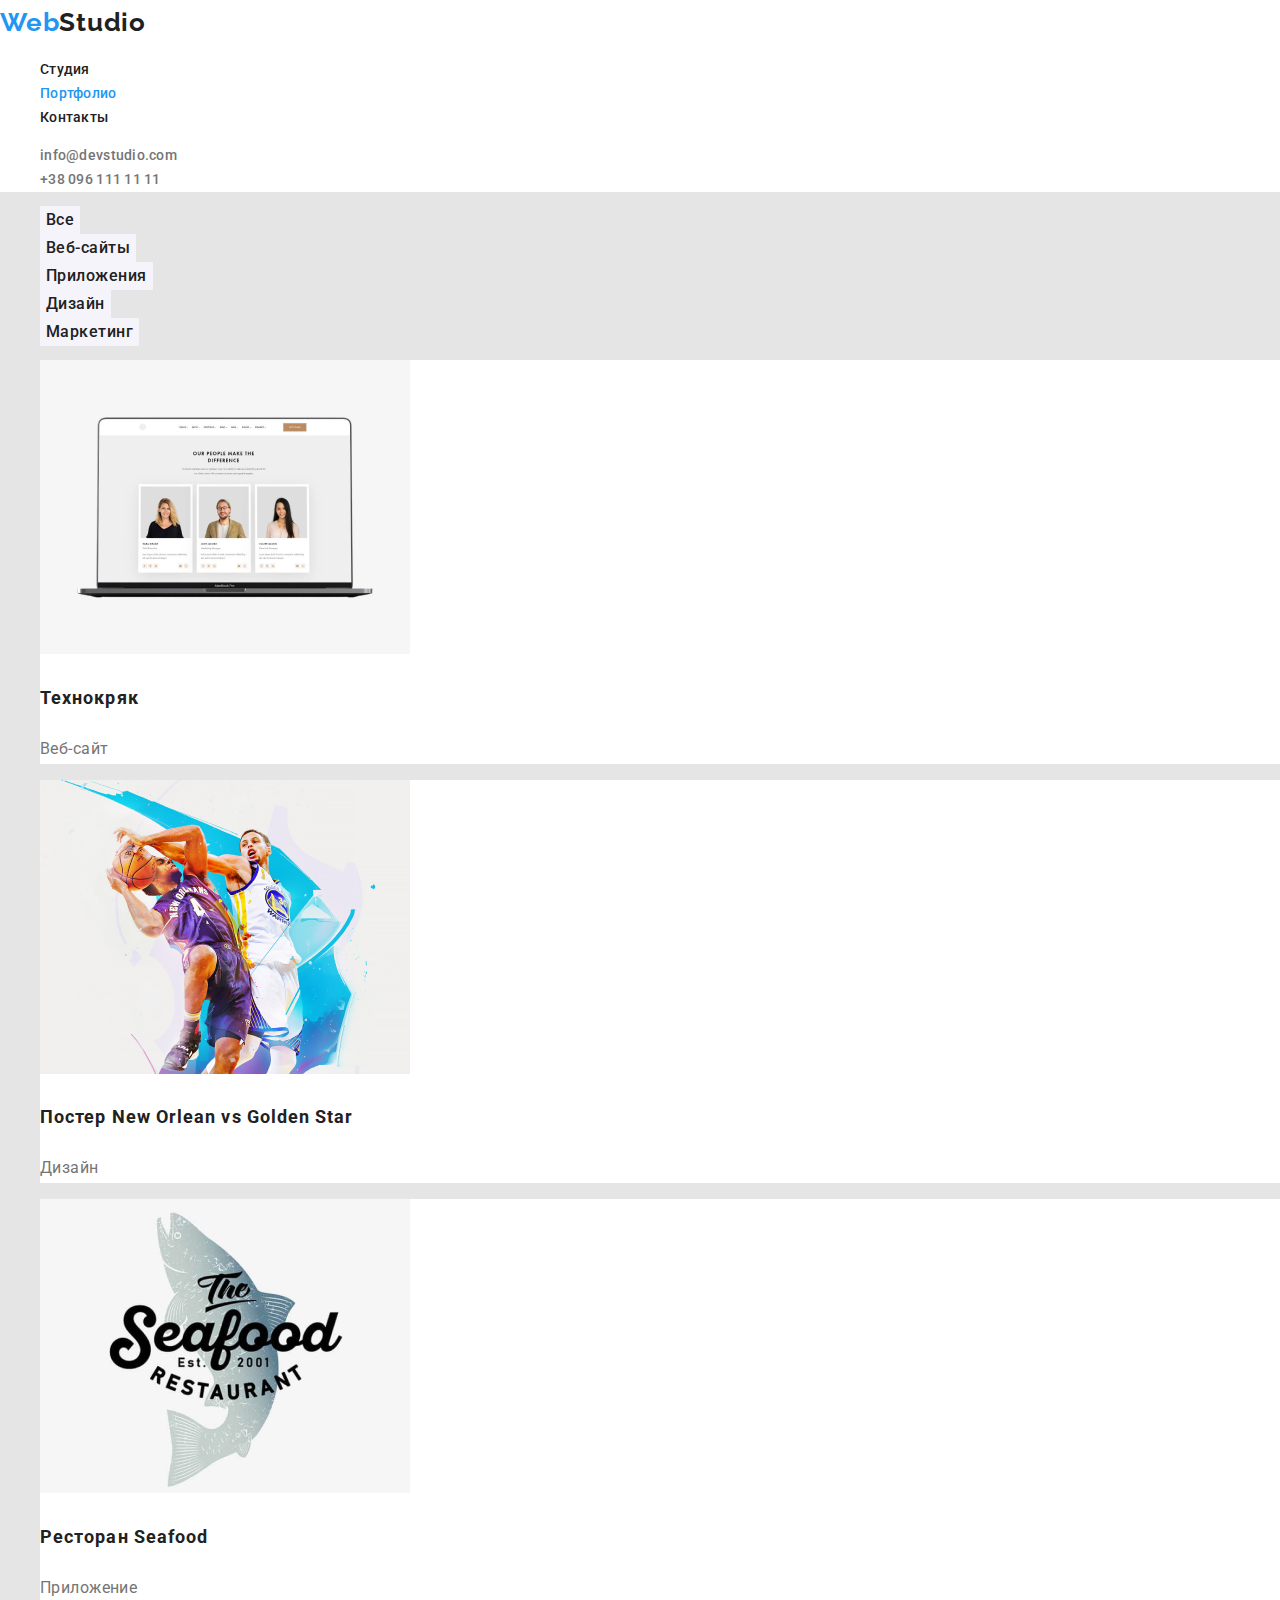
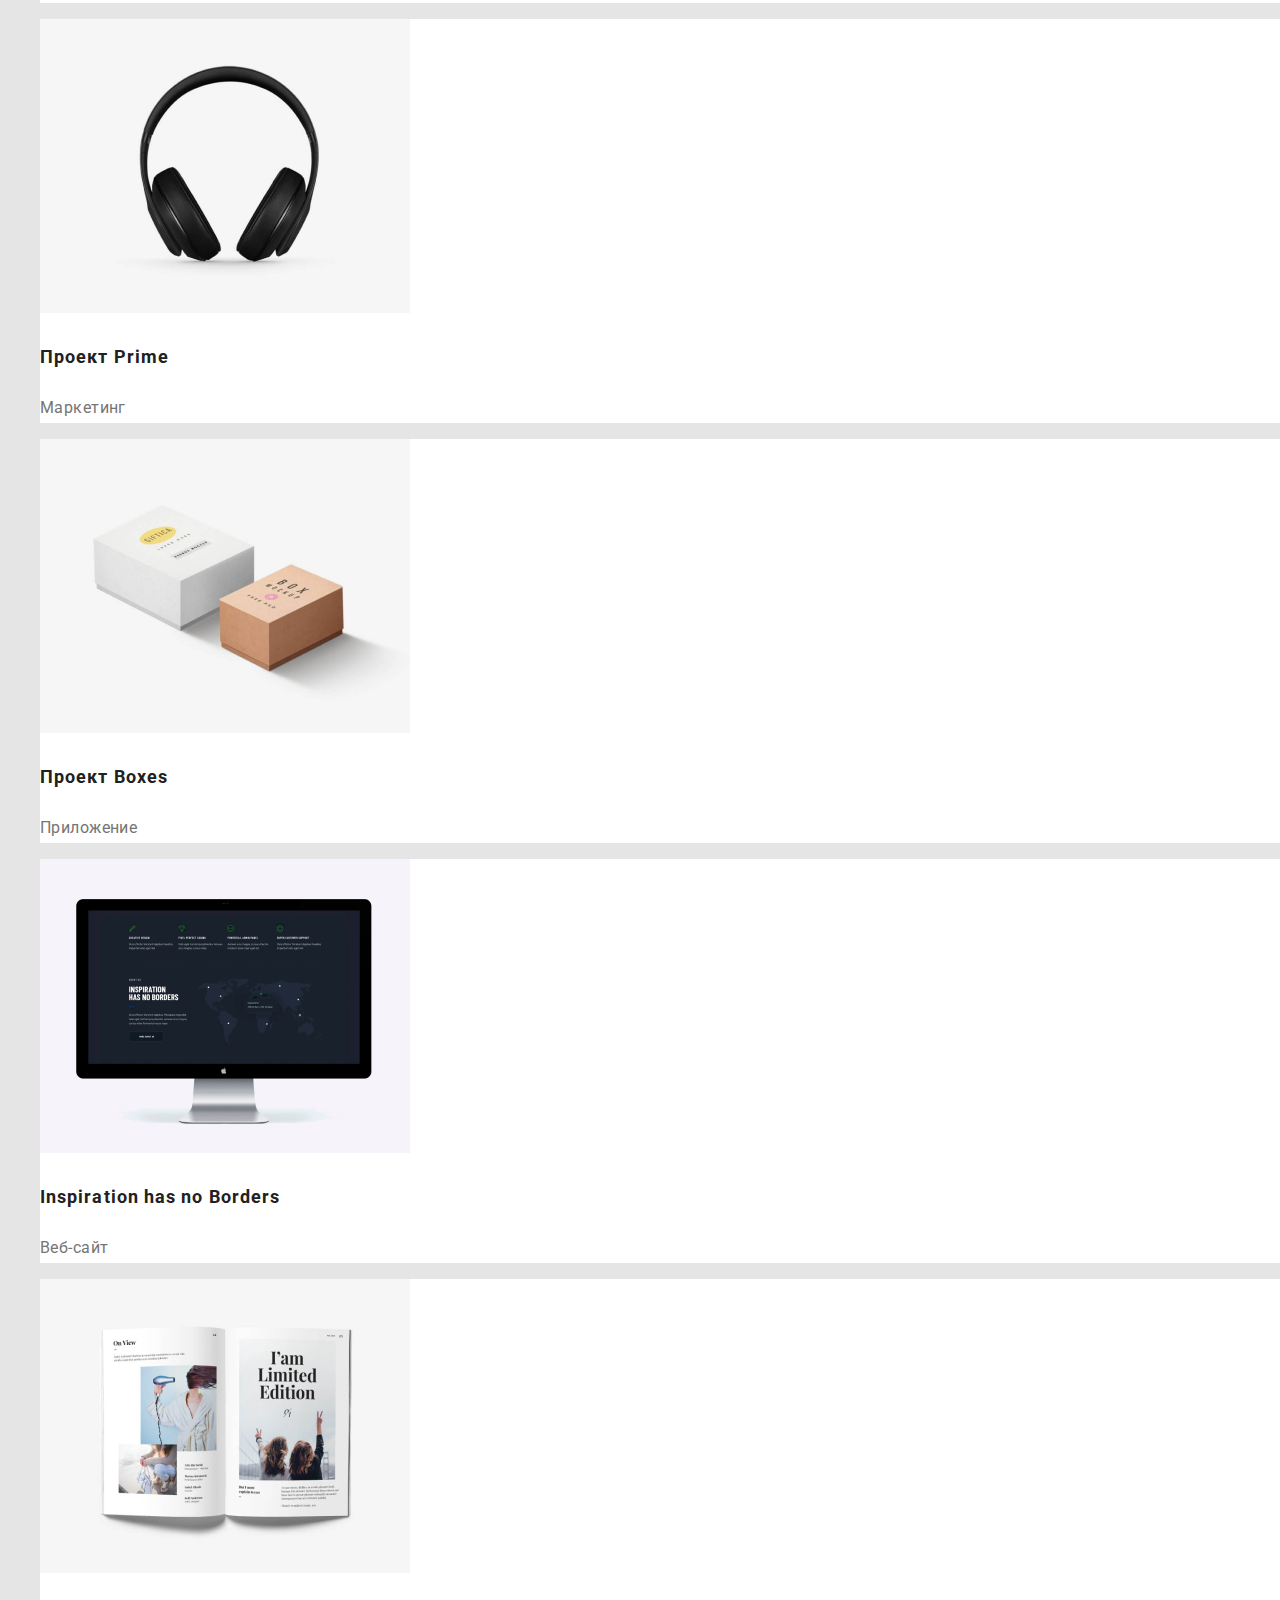
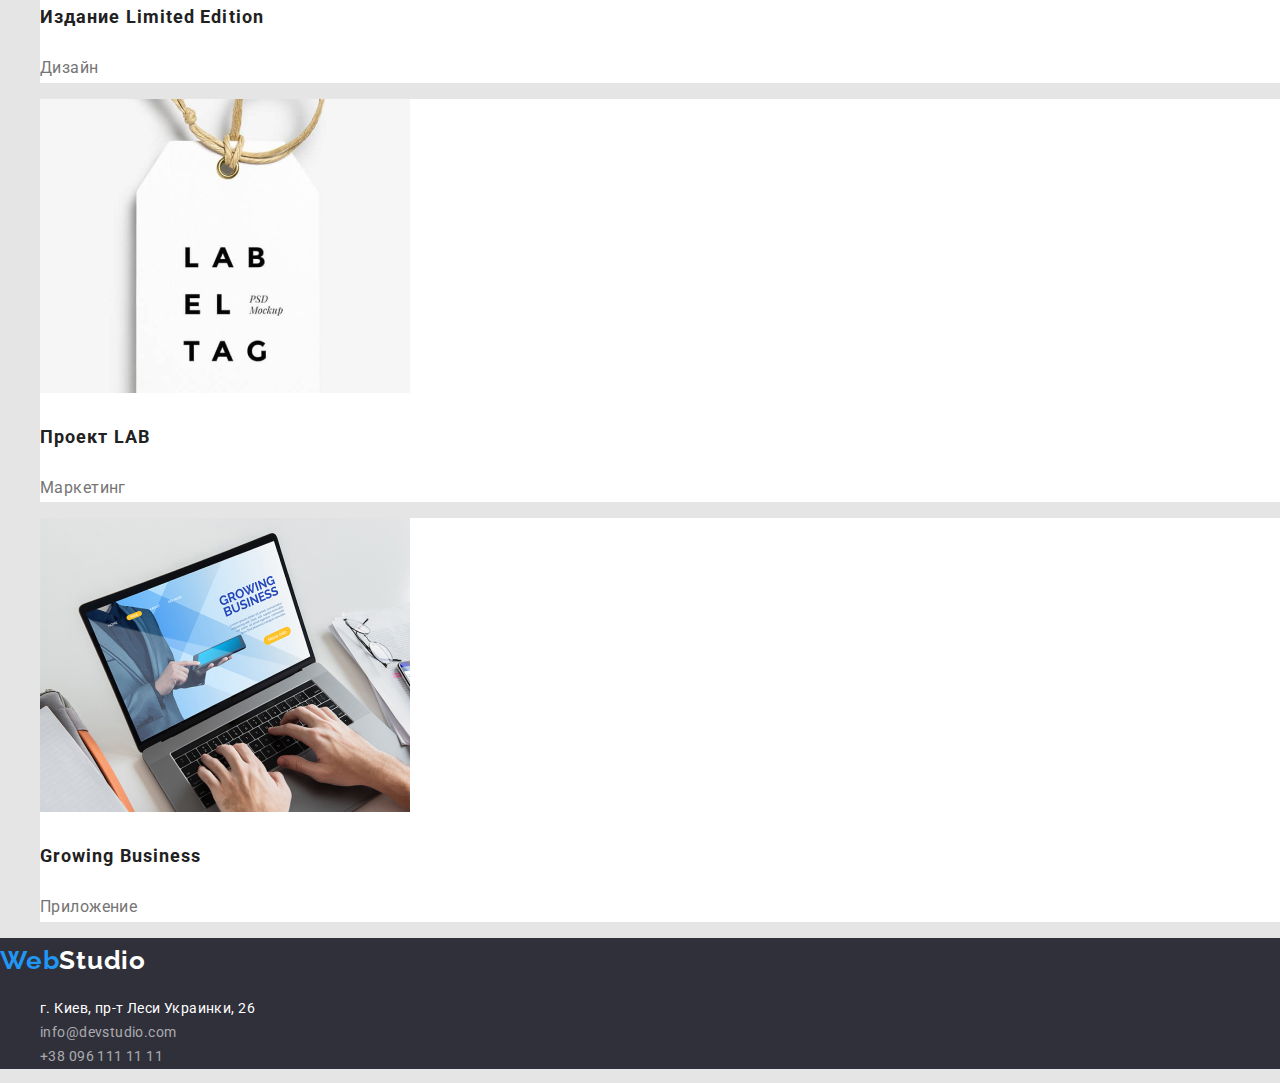
==== portfolio.html @ c9cb8ce9 "створюэ стартовы сторынки проекту дз" ====
<!DOCTYPE html>
<html lang="en">
<head>
    <meta charset="UTF-8">
    <meta name="viewport" content="width=device-width, initial-scale=1.0">
    <title>WebStudio</title>
    <link href="https://fonts.googleapis.com/css2?family=Roboto:wght@400;500;700;900&display=swap" rel="stylesheet">
    <link rel="stylesheet" href="./css/normalize.css">
    <link rel="stylesheet" href="./css/styles.css">
</head>
    <body>
        <header class="bg-color-white">
        <a href="./index.html" class="logo logo-color-header link-hf">
            <span class="logo-color">Web</span>Studio
        </a>
        <nav>
            <ul class="list menu">
                <li class="menu-item"> 
                    <a href="./index.html" class="link menu-link">Студия</a>
              </li>
                <li> 
                    <a href="./portfolio.html" class="link menu-link current">Портфолио</a>
              </li>
                <li> 
                    <a href="" class="link menu-link">Контакты</a>
              </li>
            </ul>   
        </nav>
      

      <ul class="list">
          <li>
              <a href="mailto:info@devstudio.com" class="link menu-link contacts ">info@devstudio.com</a>
          </li>
          <li>
              <a href="tel:+380961111111" class="link menu-link contacts">+38 096 111 11 11</a>
        </li>
      </ul>
        </header>
    
   <main>
        <section>
            <h1 hidden>Нашы проекты</h1>
            <ul class="list">
                <li> <button class="btn btn-portfolio" type="button">Все</button> </li>
                <li> <button class="btn btn-portfolio" type="button">Веб-сайты</button> </li>
                <li> <button class="btn btn-portfolio" type="button">Приложения</button> </li>
                <li> <button class="btn btn-portfolio" type="button">Дизайн</button> </li>
                <li> <button class="btn btn-portfolio" type="button">Маркетинг</button> </li>
            </ul>
        </section>
    
         <section>
             <h2 hidden>Ссылки на наши проекты</h2>
             <ul class="list">
                 <li class="bg-color-white"><img src="./images/website.jpg" alt="создание веб сайта" width="370" height="294">
                    <h3 class="title-progect">Технокряк</h3>
                 <p class="paragraf-ptf">Веб-сайт</p>
                </li>
    
                <li class="bg-color-white"><img src="./images/design.jpg" alt="дизайн постера" width="370" height="294">
                    <h3 class="title-progect">Постер <span lang="en">New Orlean vs Golden Star</span></h3>
                 <p class="paragraf-ptf">Дизайн</p>
                </li>
    
                <li class="bg-color-white"><img src="./images/applications.jpg" alt="приложение для ресторана" width="370" height="294">
                    <h3 class="title-progect">Ресторан <span lang="en">Seafood</span></h3>
                 <p class="paragraf-ptf">Приложение</p>
                </li>
    
                <li class="bg-color-white"><img src="./images/project-prime.jpg" alt="маркетинговые проекты" width="370" height="294">
                    <h3 class="title-progect">Проект  <span lang="en">Prime</span></h3>
                 <p class="paragraf-ptf">Маркетинг</p>
                </li>
    
    
                <li class="bg-color-white"><img src="./images/project-boxes.jpg" alt="приложение коробка" width="370" height="294">
                    <h3 class="title-progect">Проект <span lang="en">Boxes</span></h3>
                 <p class="paragraf-ptf">Приложение</p>
                </li>
    
                <li class="bg-color-white"><img src="./images/Inspiration-has-no-Borders.jpg" alt="приложение для вдохновения" width="370" height="294">
                    <h3 lang="en" class="title-progect">Inspiration has no Borders</h3>
                 <p class="paragraf-ptf">Веб-сайт</p>
                </li>
    
                <li class="bg-color-white"><img src="./images/magazine-Limited-Edition.jpg" alt="дизайн журнала" width="370" height="294">
                    <h3 class="title-progect">Издание <span lang="en">Limited Edition</span></h3>
                 <p class="paragraf-ptf">Дизайн</p>
                </li>
    
                <li class="bg-color-white"><img src="./images/project-lab.jpg" alt="проект для магазинов" width="370" height="294">
                    <h3 class="title-progect">Проект <span lang="en">LAB</span> </h3>
                 <p class="paragraf-ptf">Маркетинг</p>
                </li>
    
                <li class="bg-color-white"><img src="./images/Growing-Business.jpg" alt="приложение для бизнеса" width="370" height="294">
                    <h3 lang="en" class="title-progect">Growing Business</h3>
                 <p class="paragraf-ptf">Приложение</p>
                </li> 
             </ul>  
         </section>

    </main>
         <footer class="bg-color-dark">
            <a href="index.html#studia" class="logo logo-color-footer link-hf">
                <span class="logo-color">Web</span>Studio
            </a>
            <address>
                <ul class="list"> 
                    <li><a href="https://goo.gl/maps/6ceKZBEV4WaBG7hH8" class="link footer-text address-color" target="blank" rel="noopener norefere">г. Киев, пр-т Леси Украинки, 26</a></li>
                    <li><a href="mailto:info@devstudio.com" class="link footer-text mt-color">info@devstudio.com</a> <br></li>
                    <li><a href="tel:+380961111111" class="link footer-text mt-color">+38 096 111 11 11</a></li>
                </ul>
            </address>
         </footer>
         
    </body>
</html>
---- css/styles.css ----
/* raleway-700 - latin_cyrillic */
@font-face {
    font-family: 'Raleway';
    font-style: normal;
    font-weight: 700;
    src: url('../fonts/raleway-v18-latin_cyrillic-700.eot'); 
    src: local(''),
         url('../fonts/raleway/raleway-v18-latin_cyrillic-700.eot?#iefix') format('embedded-opentype'), 
         url('../fonts/raleway/raleway-v18-latin_cyrillic-700.woff2') format('woff2'),
         url('../fonts/raleway/raleway-v18-latin_cyrillic-700.woff') format('woff'), 
         url('../fonts/raleway/raleway-v18-latin_cyrillic-700.ttf') format('truetype'),
         url('../fonts/raleway/raleway-v18-latin_cyrillic-700.svg#Raleway') format('svg');
  }


:root {
    --primari-text-color: #757575;
    --title-text-color: #212121;
    --accent-color: #2196F3;
    --title-page-color: #FFFFFF;
    --bg-color: #E5E5E5;
    --bg-dark-color: #2F303A;
    --bg-color-blu: #F5F4FA;
}

body {
    font-family: "Roboto", sans-serif;
    font-weight: 400;
    font-size: 14px;
    line-height: 1.71;
    letter-spacing: 0.03em;
    color: var(--primari-text-color);
    background-color: var(--bg-color); 
    width: 100%;

}

.list {
    list-style: none;
}

/* стилі для всіх ссилок */
.link,
.link-hf {
    color: inherit;
    text-decoration: none;
}

.link:hover,
.link:focus { 
    color: var(--accent-color);
}
 

 /* стилі для кнопок */
 .btn {
    
    font-family: inherit;
    font-size: 16px;
    text-align: center;
 }

 .btn-studia {
    font-weight: 700;
    line-height:1.87;
    display: flex;
    align-items: center;
    letter-spacing: 0.06em;
    color: var(--title-page-color);
    background-color: var(--accent-color);
    border: none;
 }

 .btn-portfolio {
    font-weight: 500;
    line-height:1.62;
    letter-spacing: 0.03em;
    color: var(--title-text-color);
    background-color:#F5F4FA;
    border: none;
 }
.btn-portfolio:hover,
.btn-portfolio:focus {
    background-color: var(--accent-color);
    color: var(--title-page-color);
}

 
 /* стилі для лого*/
 .logo {
    font-family: "Raleway", sans-serif;
    font-weight: 700;
    font-size: 26px;
    line-height: 1,192;
    letter-spacing: 0.03em;
}
.logo-color {
    color: var(--accent-color);
}

.logo-color-header {
    color: var(--title-text-color);
}

.logo-color-footer {
    color: var(--title-page-color);
}


 /* стилі для меню */
.menu-link,
.contacts {
    font-weight: 500;
    font-size: 14px;
    line-height: 1.142;
    letter-spacing: 0.02em;
    color: var(--title-text-color);
}

.current {
    color: var(--accent-color);
}

.contacts {
    color: var(--primari-text-color);
}

/* стилі для всіх заголовків  */
.section-title {
    color: var(--title-text-color);
    font-weight: 700;
    font-size: 36px;
    line-height: 1.66;
    text-align: center;
}



.section-title-mini {
    font-size: 16px;
    line-height: 1.187;
    font-weight: 500;
    text-align: center;
    color: var(--title-text-color);
    
}


.section-title-caps {
    font-weight: 700;
    font-size: 14px;
    line-height: 1.14x;
    text-transform: uppercase;
    color: var(--title-text-color);
    
}


 .page-title {
    color: var(--title-page-color);
    font-size: 44px;
    font-weight: 900;
    line-height: 1.36;
    letter-spacing: 0.06em;
    text-align: center;
    text-transform: uppercase;   
 }

 .title-progect {
    font-weight: 700;
    font-size: 18px;
    line-height: 2;
    letter-spacing: 0.06em;
    color: var(--title-text-color);
}

/* стилі для тексту */
.paragraf {
    font-size: 16px;
    line-height: 1.187;
    text-align: center;
}

.paragraf-ptf {
    font-size: 16px;
    line-height: 1.87;
}

.footer-text {
    font-weight: 400;
    font-size: 14px;
    line-height: 1.71;
    }

.address-color {
    color: var(--title-page-color);
}

.mt-color {
    color: rgba(255, 255, 255, 0.6);
}

address {
    font-style: normal;
}


/* стилі для фону */
.bg-color-dark {
    background-color: var(--bg-dark-color);
}

.bg-color-white {
    background: var(--title-page-color);
}

.bg-color-blu {
    background: var(--bg-color-blu);
}


/* довжина сторінки */
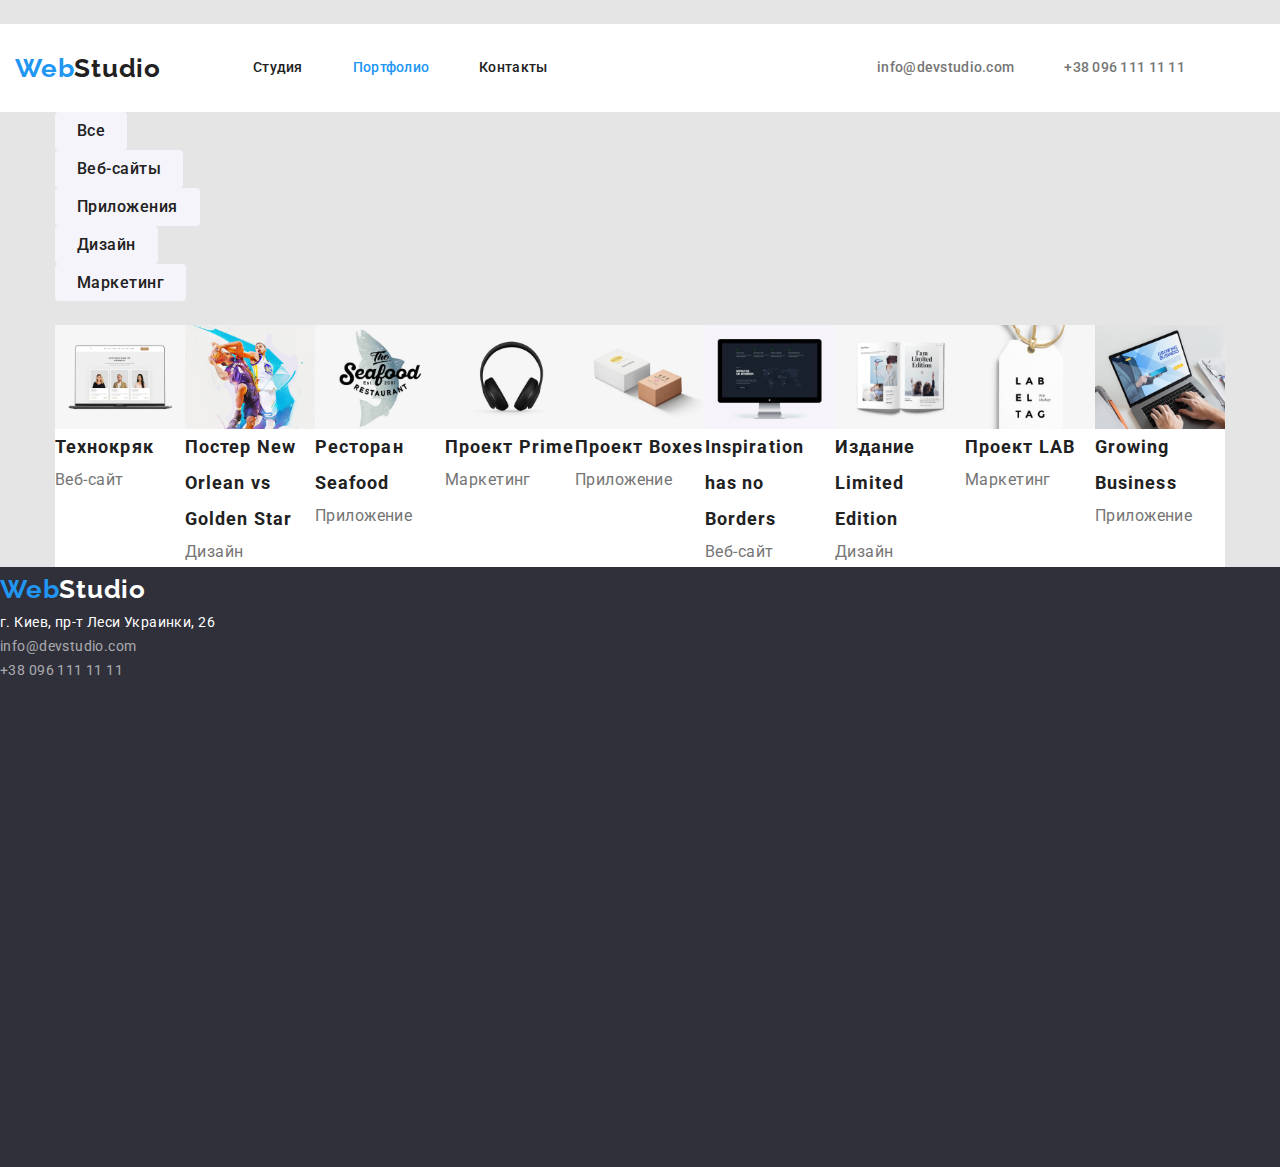
==== commit 4cbaceb4: "стилізує навігацію, героя і один блок" ====
--- a/portfolio.html
+++ b/portfolio.html
@@ -5,100 +5,107 @@
     <meta name="viewport" content="width=device-width, initial-scale=1.0">
     <title>WebStudio</title>
     <link href="https://fonts.googleapis.com/css2?family=Roboto:wght@400;500;700;900&display=swap" rel="stylesheet">
-    <link rel="stylesheet" href="./css/normalize.css">
+    <link rel="stylesheet" href="https://cdnjs.cloudflare.com/ajax/libs/modern-normalize/1.0.0/modern-normalize.css">
     <link rel="stylesheet" href="./css/styles.css">
 </head>
     <body>
         <header class="bg-color-white">
-        <a href="./index.html" class="logo logo-color-header link-hf">
-            <span class="logo-color">Web</span>Studio
-        </a>
-        <nav>
-            <ul class="list menu">
-                <li class="menu-item"> 
-                    <a href="./index.html" class="link menu-link">Студия</a>
-              </li>
-                <li> 
-                    <a href="./portfolio.html" class="link menu-link current">Портфолио</a>
-              </li>
-                <li> 
-                    <a href="" class="link menu-link">Контакты</a>
-              </li>
-            </ul>   
-        </nav>
-      
-
-      <ul class="list">
-          <li>
-              <a href="mailto:info@devstudio.com" class="link menu-link contacts ">info@devstudio.com</a>
-          </li>
-          <li>
-              <a href="tel:+380961111111" class="link menu-link contacts">+38 096 111 11 11</a>
-        </li>
-      </ul>
+            <div class="container header-container">
+                <a href="./index.html" class="logo logo-color-header link-hf heder-logo">
+                    <span class="logo-color">Web</span>Studio
+                </a>
+                <nav class="navigation">
+                    <ul class="list menu">
+                            <li class="menu-item"> 
+                                <a href="./index.html" class="link menu-link">Студия</a>
+                        </li>
+                            <li class="menu-item"> 
+                                <a href="./portfolio.html" class="link menu-link current">Портфолио</a>
+                        </li>
+                            <li class="menu-item"> 
+                                <a href="" class="link menu-link">Контакты</a>
+                        </li>
+                    </ul>  
+                
+                </nav>
+            
+    
+                    <ul class="list menu">
+                        <li class="menu-item">
+                            <a href="mailto:info@devstudio.com" class="link menu-link contacts ">info@devstudio.com</a>
+                        </li>
+                        <li class="menu-item">
+                            <a href="tel:+380961111111" class="link menu-link contacts">+38 096 111 11 11</a>
+                        </li>
+                     </ul>
+            </div>
         </header>
     
    <main>
         <section>
-            <h1 hidden>Нашы проекты</h1>
-            <ul class="list">
-                <li> <button class="btn btn-portfolio" type="button">Все</button> </li>
-                <li> <button class="btn btn-portfolio" type="button">Веб-сайты</button> </li>
-                <li> <button class="btn btn-portfolio" type="button">Приложения</button> </li>
-                <li> <button class="btn btn-portfolio" type="button">Дизайн</button> </li>
-                <li> <button class="btn btn-portfolio" type="button">Маркетинг</button> </li>
-            </ul>
+            <div class="container">
+                <h1 hidden>Нашы проекты</h1>
+                <ul class="list ">
+                    <li> <button class="btn btn-portfolio" type="button">Все</button> </li>
+                    <li> <button class="btn btn-portfolio" type="button">Веб-сайты</button> </li>
+                    <li> <button class="btn btn-portfolio" type="button">Приложения</button> </li>
+                    <li> <button class="btn btn-portfolio" type="button">Дизайн</button> </li>
+                    <li> <button class="btn btn-portfolio" type="button">Маркетинг</button> </li>
+                </ul>
+            </div>
         </section>
     
          <section>
-             <h2 hidden>Ссылки на наши проекты</h2>
-             <ul class="list">
-                 <li class="bg-color-white"><img src="./images/website.jpg" alt="создание веб сайта" width="370" height="294">
-                    <h3 class="title-progect">Технокряк</h3>
-                 <p class="paragraf-ptf">Веб-сайт</p>
-                </li>
-    
-                <li class="bg-color-white"><img src="./images/design.jpg" alt="дизайн постера" width="370" height="294">
-                    <h3 class="title-progect">Постер <span lang="en">New Orlean vs Golden Star</span></h3>
-                 <p class="paragraf-ptf">Дизайн</p>
-                </li>
-    
-                <li class="bg-color-white"><img src="./images/applications.jpg" alt="приложение для ресторана" width="370" height="294">
-                    <h3 class="title-progect">Ресторан <span lang="en">Seafood</span></h3>
-                 <p class="paragraf-ptf">Приложение</p>
-                </li>
-    
-                <li class="bg-color-white"><img src="./images/project-prime.jpg" alt="маркетинговые проекты" width="370" height="294">
-                    <h3 class="title-progect">Проект  <span lang="en">Prime</span></h3>
-                 <p class="paragraf-ptf">Маркетинг</p>
-                </li>
-    
-    
-                <li class="bg-color-white"><img src="./images/project-boxes.jpg" alt="приложение коробка" width="370" height="294">
-                    <h3 class="title-progect">Проект <span lang="en">Boxes</span></h3>
-                 <p class="paragraf-ptf">Приложение</p>
-                </li>
-    
-                <li class="bg-color-white"><img src="./images/Inspiration-has-no-Borders.jpg" alt="приложение для вдохновения" width="370" height="294">
-                    <h3 lang="en" class="title-progect">Inspiration has no Borders</h3>
-                 <p class="paragraf-ptf">Веб-сайт</p>
-                </li>
-    
-                <li class="bg-color-white"><img src="./images/magazine-Limited-Edition.jpg" alt="дизайн журнала" width="370" height="294">
-                    <h3 class="title-progect">Издание <span lang="en">Limited Edition</span></h3>
-                 <p class="paragraf-ptf">Дизайн</p>
-                </li>
-    
-                <li class="bg-color-white"><img src="./images/project-lab.jpg" alt="проект для магазинов" width="370" height="294">
-                    <h3 class="title-progect">Проект <span lang="en">LAB</span> </h3>
-                 <p class="paragraf-ptf">Маркетинг</p>
-                </li>
-    
-                <li class="bg-color-white"><img src="./images/Growing-Business.jpg" alt="приложение для бизнеса" width="370" height="294">
-                    <h3 lang="en" class="title-progect">Growing Business</h3>
-                 <p class="paragraf-ptf">Приложение</p>
-                </li> 
-             </ul>  
+            <div class="container">
+                <h2 hidden>Ссылки на наши проекты</h2>
+                <ul class="list flexbox">
+                    <li class="bg-color-white"><img src="./images/website.jpg" alt="создание веб сайта" width="370" height="294">
+                        <h3 class="title-progect">Технокряк</h3>
+                    <p class="paragraf-ptf">Веб-сайт</p>
+                    </li>
+        
+                    <li class="bg-color-white"><img src="./images/design.jpg" alt="дизайн постера" width="370" height="294">
+                        <h3 class="title-progect">Постер <span lang="en">New Orlean vs Golden Star</span></h3>
+                    <p class="paragraf-ptf">Дизайн</p>
+                    </li>
+        
+                    <li class="bg-color-white"><img src="./images/applications.jpg" alt="приложение для ресторана" width="370" height="294">
+                        <h3 class="title-progect">Ресторан <span lang="en">Seafood</span></h3>
+                    <p class="paragraf-ptf">Приложение</p>
+                    </li>
+        
+                    <li class="bg-color-white"><img src="./images/project-prime.jpg" alt="маркетинговые проекты" width="370" height="294">
+                        <h3 class="title-progect">Проект  <span lang="en">Prime</span></h3>
+                    <p class="paragraf-ptf">Маркетинг</p>
+                    </li>
+        
+        
+                    <li class="bg-color-white"><img src="./images/project-boxes.jpg" alt="приложение коробка" width="370" height="294">
+                        <h3 class="title-progect">Проект <span lang="en">Boxes</span></h3>
+                    <p class="paragraf-ptf">Приложение</p>
+                    </li>
+        
+                    <li class="bg-color-white"><img src="./images/Inspiration-has-no-Borders.jpg" alt="приложение для вдохновения" width="370" height="294">
+                        <h3 lang="en" class="title-progect">Inspiration has no Borders</h3>
+                    <p class="paragraf-ptf">Веб-сайт</p>
+                    </li>
+        
+                    <li class="bg-color-white"><img src="./images/magazine-Limited-Edition.jpg" alt="дизайн журнала" width="370" height="294">
+                        <h3 class="title-progect">Издание <span lang="en">Limited Edition</span></h3>
+                    <p class="paragraf-ptf">Дизайн</p>
+                    </li>
+        
+                    <li class="bg-color-white"><img src="./images/project-lab.jpg" alt="проект для магазинов" width="370" height="294">
+                        <h3 class="title-progect">Проект <span lang="en">LAB</span> </h3>
+                    <p class="paragraf-ptf">Маркетинг</p>
+                    </li>
+        
+                    <li class="bg-color-white"><img src="./images/Growing-Business.jpg" alt="приложение для бизнеса" width="370" height="294">
+                        <h3 lang="en" class="title-progect">Growing Business</h3>
+                    <p class="paragraf-ptf">Приложение</p>
+                    </li> 
+                </ul>
+                </div>
          </section>
 
     </main>
--- a/css/styles.css
+++ b/css/styles.css
@@ -23,6 +23,10 @@
     --bg-color-blu: #F5F4FA;
 }
 
+html {
+    box-sizing: border-box;
+}
+
 body {
     font-family: "Roboto", sans-serif;
     font-weight: 400;
@@ -31,12 +35,34 @@
     letter-spacing: 0.03em;
     color: var(--primari-text-color);
     background-color: var(--bg-color); 
-    width: 100%;
-
+}
+
+.container {
+    width: 1200px;
+    padding-left: 15px;
+    padding-right: 15px;
+    margin-right: auto;
+    margin-left: auto;
+}
+
+img {
+    display: block;
+    max-width: 100%;
+    height: auto;
+  }
+
+h1, 
+h2, 
+h3, 
+p {
+    margin: 0;
+    padding: 0;
 }
 
 .list {
     list-style: none;
+    margin: 0;
+    padding: 0;
 }
 
 /* стилі для всіх ссилок */
@@ -46,6 +72,10 @@
     text-decoration: none;
 }
 
+.link-hf {
+    width: 145px;
+}
+
 .link:hover,
 .link:focus { 
     color: var(--accent-color);
@@ -54,21 +84,26 @@
 
  /* стилі для кнопок */
  .btn {
-    
+    display: inline-block;
     font-family: inherit;
     font-size: 16px;
     text-align: center;
+    border-radius: 4px;
  }
 
  .btn-studia {
-    font-weight: 700;
-    line-height:1.87;
-    display: flex;
-    align-items: center;
-    letter-spacing: 0.06em;
-    color: var(--title-page-color);
-    background-color: var(--accent-color);
-    border: none;
+     display: flex;
+     margin: auto;
+     font-weight: 700;
+     line-height:1.87;
+     align-items: center;
+     letter-spacing: 0.06em;
+     color: var(--title-page-color);
+     background-color: var(--accent-color);
+     border: none;
+      padding: 10px 32px;
+      min-width: 200px;
+
  }
 
  .btn-portfolio {
@@ -78,6 +113,7 @@
     color: var(--title-text-color);
     background-color:#F5F4FA;
     border: none;
+    padding: 6px 22px;
  }
 .btn-portfolio:hover,
 .btn-portfolio:focus {
@@ -132,6 +168,8 @@
     font-size: 36px;
     line-height: 1.66;
     text-align: center;
+    margin-bottom: 50px;
+    
 }
 
 
@@ -152,6 +190,8 @@
     line-height: 1.14x;
     text-transform: uppercase;
     color: var(--title-text-color);
+
+    margin-bottom: 10px;
     
 }
 
@@ -164,6 +204,8 @@
     letter-spacing: 0.06em;
     text-align: center;
     text-transform: uppercase;   
+
+    margin-bottom: 30px;
  }
 
  .title-progect {
@@ -208,10 +250,13 @@
 /* стилі для фону */
 .bg-color-dark {
     background-color: var(--bg-dark-color);
+    height: 600px;
+    
 }
 
 .bg-color-white {
     background: var(--title-page-color);
+    margin-top: 24px;
 }
 
 .bg-color-blu {
@@ -219,10 +264,56 @@
 }
 
 
-/* довжина сторінки */
-
-
-
-
-
-
+/* геометрія сторінки */
+.menu {
+    display: inline-flex;
+
+    padding-top: 32px;
+    padding-bottom: 32px;
+}
+
+.menu-item:not(:last-child) {
+    padding-right: 50px;
+}
+
+.header-container {
+    display: inline-flex;
+    align-items: center;
+    
+}
+
+.heder-logo {
+    margin-right: 93px;
+    align-items: center;
+}
+
+.navigation {
+    margin-right: auto;
+}
+
+.hero-content {
+    display: inline-block;
+    width: 696px;
+    margin: 200px 452px;
+
+}
+
+.section {
+    margin-bottom: 94px;
+}
+ /* флексбокси у решти контейнерыв */
+.flexbox {
+    display: flex;
+    justify-content: space-between;
+    
+}
+.content-box {
+    width: calc((100% - 30px) / 4);
+}
+
+.benefits {
+    margin-top: 85px;
+}
+
+
+
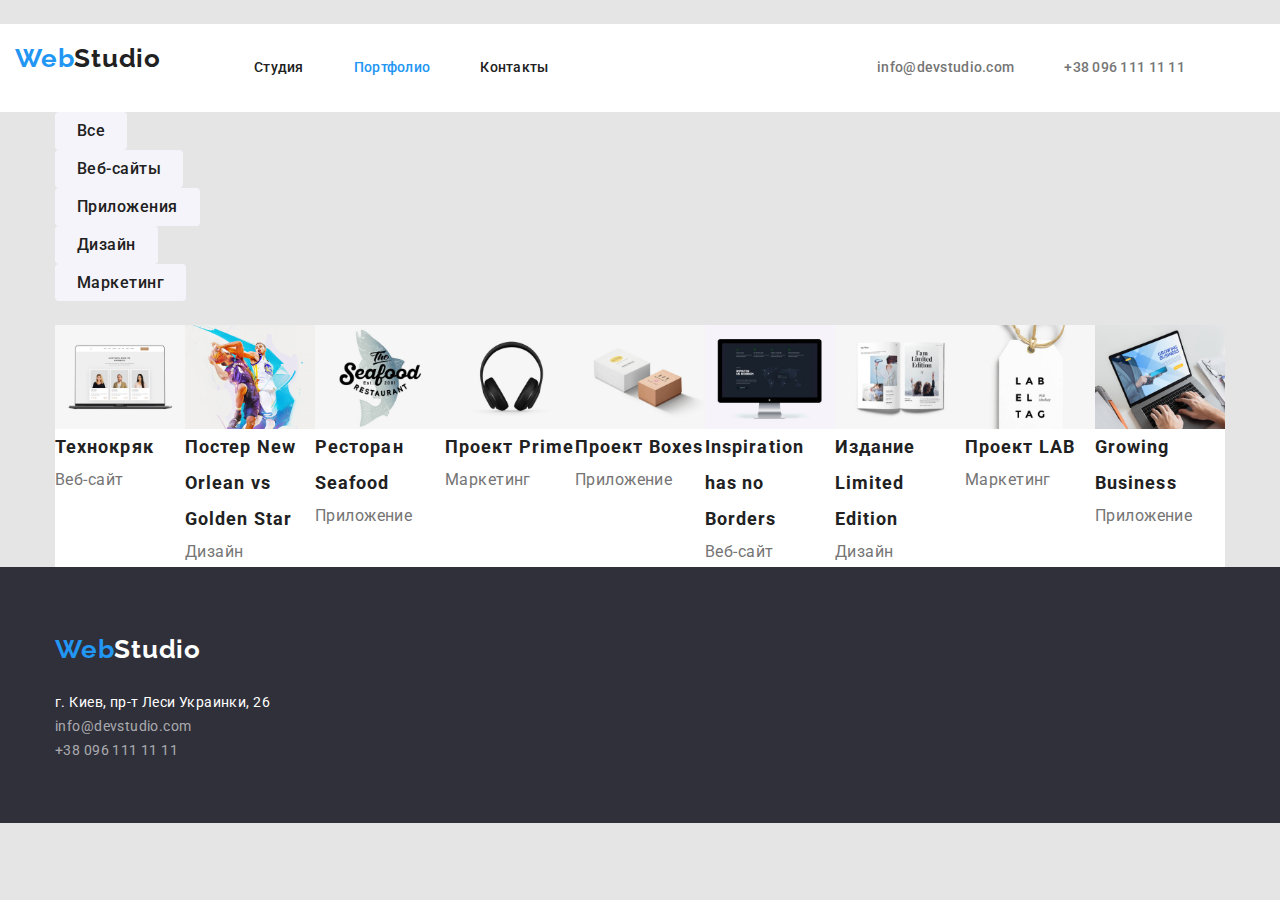
==== commit ca85f064: "оформляє геометрію першої сторінки" ====
--- a/portfolio.html
+++ b/portfolio.html
@@ -44,7 +44,7 @@
    <main>
         <section>
             <div class="container">
-                <h1 hidden>Нашы проекты</h1>
+                <h1 class="visually-hidden section-title">Нашы проекты</h1>
                 <ul class="list ">
                     <li> <button class="btn btn-portfolio" type="button">Все</button> </li>
                     <li> <button class="btn btn-portfolio" type="button">Веб-сайты</button> </li>
@@ -57,7 +57,7 @@
     
          <section>
             <div class="container">
-                <h2 hidden>Ссылки на наши проекты</h2>
+                <h2 class="visually-hidden section-title">Ссылки на наши проекты</h2>
                 <ul class="list flexbox">
                     <li class="bg-color-white"><img src="./images/website.jpg" alt="создание веб сайта" width="370" height="294">
                         <h3 class="title-progect">Технокряк</h3>
@@ -109,7 +109,8 @@
          </section>
 
     </main>
-         <footer class="bg-color-dark">
+    <footer class="bg-color-dark-footer">
+        <div class="container footer-container">
             <a href="index.html#studia" class="logo logo-color-footer link-hf">
                 <span class="logo-color">Web</span>Studio
             </a>
@@ -120,7 +121,8 @@
                     <li><a href="tel:+380961111111" class="link footer-text mt-color">+38 096 111 11 11</a></li>
                 </ul>
             </address>
-         </footer>
-         
-    </body>
-</html>+        </div>
+    </footer>
+    
+      </body>
+    </html>--- a/css/styles.css
+++ b/css/styles.css
@@ -73,7 +73,8 @@
 }
 
 .link-hf {
-    width: 145px;
+    display: inline-block;
+    margin-bottom: 20px;
 }
 
 .link:hover,
@@ -169,7 +170,7 @@
     line-height: 1.66;
     text-align: center;
     margin-bottom: 50px;
-    
+
 }
 
 
@@ -221,6 +222,7 @@
     font-size: 16px;
     line-height: 1.187;
     text-align: center;
+    margin-bottom: 30px;
 }
 
 .paragraf-ptf {
@@ -232,6 +234,9 @@
     font-weight: 400;
     font-size: 14px;
     line-height: 1.71;
+    margin-top: 0;
+    margin-bottom: 9px;
+    bottom: 0;
     }
 
 .address-color {
@@ -248,10 +253,17 @@
 
 
 /* стилі для фону */
+.bg-color-dark,
+.bg-color-dark-footer{
+    background-color: var(--bg-dark-color); 
+}
 .bg-color-dark {
-    background-color: var(--bg-dark-color);
     height: 600px;
-    
+}
+
+.footer-container {
+    padding-bottom: 60px;
+    padding-top: 60px;
 }
 
 .bg-color-white {
@@ -261,6 +273,8 @@
 
 .bg-color-blu {
     background: var(--bg-color-blu);
+    padding-top: 94px;
+
 }
 
 
@@ -299,7 +313,7 @@
 }
 
 .section {
-    margin-bottom: 94px;
+    padding-bottom: 94px;
 }
  /* флексбокси у решти контейнерыв */
 .flexbox {
@@ -309,11 +323,50 @@
 }
 .content-box {
     width: calc((100% - 30px) / 4);
+    flex-basis: 270px;
 }
 
 .benefits {
     margin-top: 85px;
 }
 
-
-
+/* стилы для блокыв з картинками */
+.work {
+    display: flex;
+    flex-wrap: wrap;
+    margin-left: -30px;
+    margin-top: -30px;
+}
+
+.work-item {
+    flex-basis: calc(100% / 3 - 30px);
+}
+
+.fleximg {
+    margin-left: 30px;
+    margin-top: 30px;
+    text-align: center;
+}
+
+.workers {
+    flex-basis: calc(100% / 4 - 30px);
+}
+
+
+/* приховуэ елементи */
+.visually-hidden {
+    position: absolute !important;
+    clip: rect(1px 1px 1px 1px);
+    clip: rect(1px, 1px, 1px, 1px);
+    padding: 0 !important;
+    border: 0 !important;
+    height: 1px !important;
+    width: 1px !important;
+    overflow: hidden;
+  }
+  
+  .workers-text {
+      margin-top: 30px;
+      margin-bottom: 10px;
+  }
+
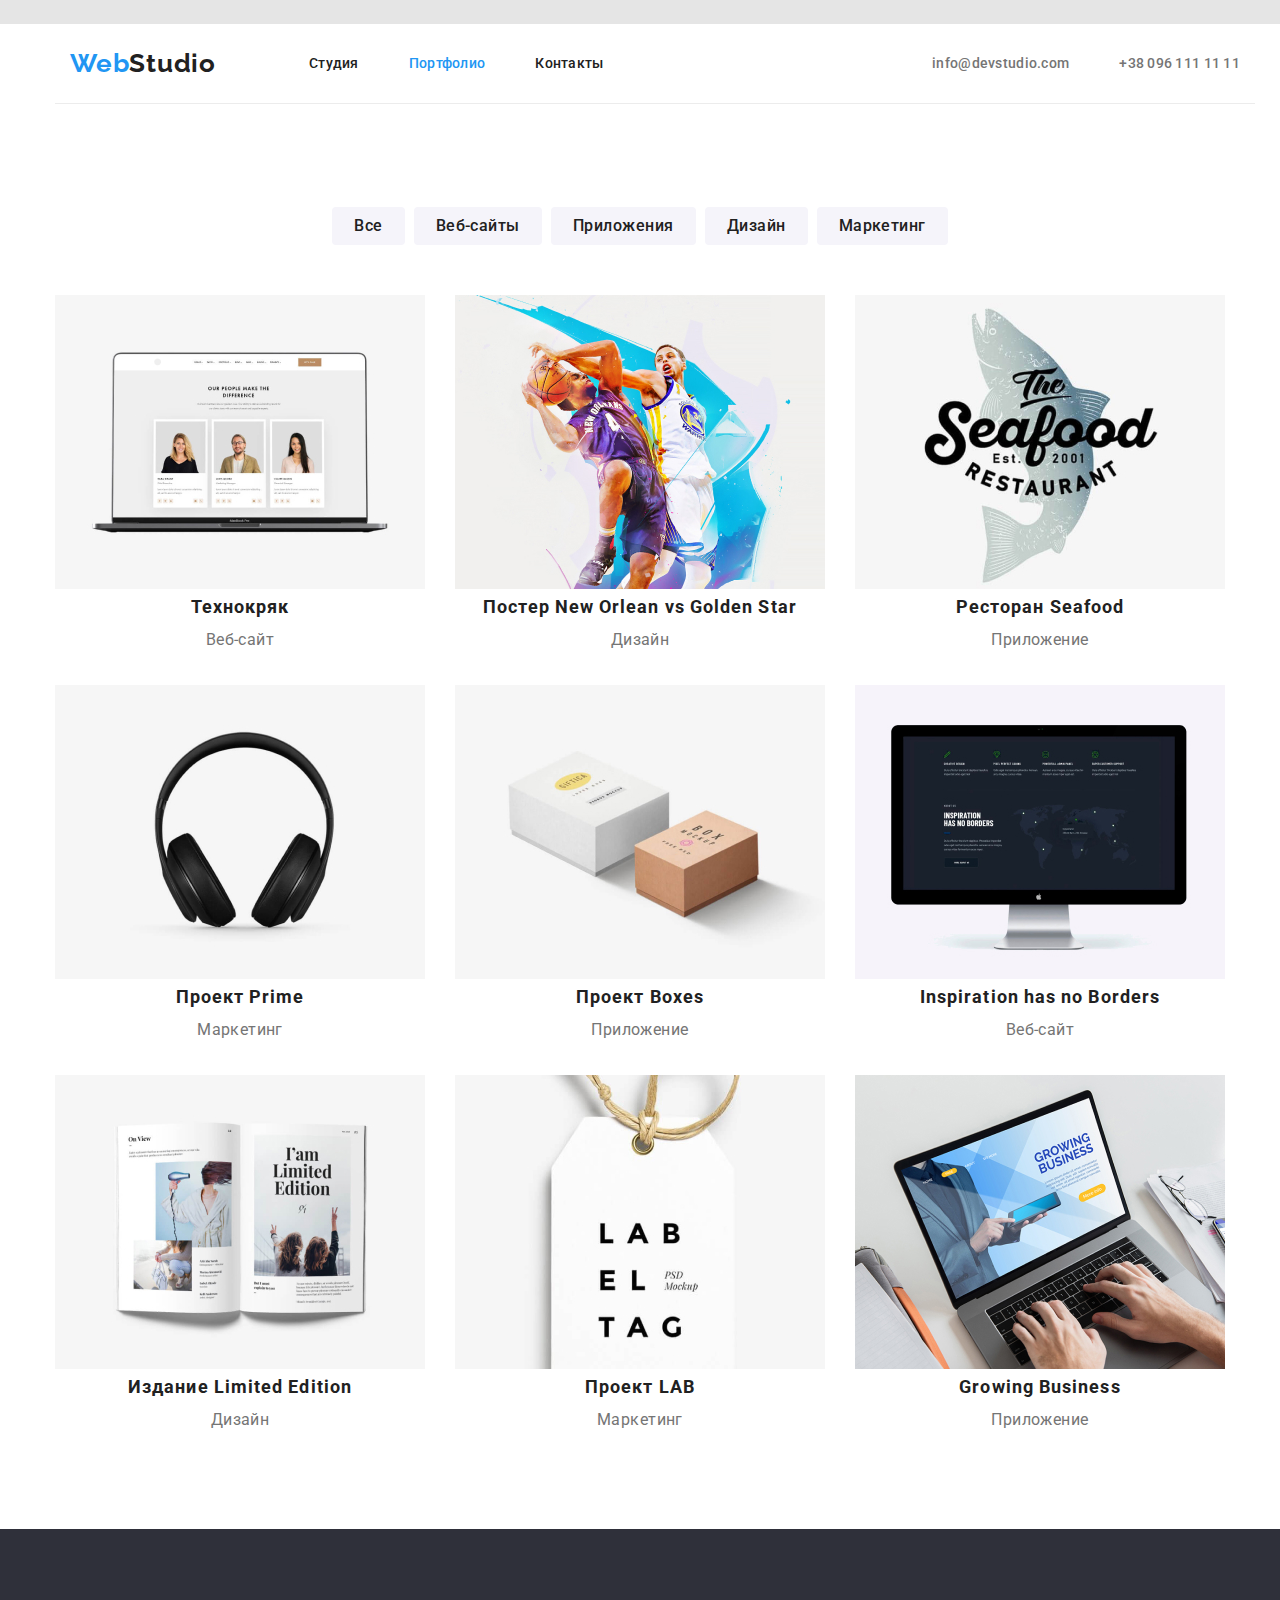
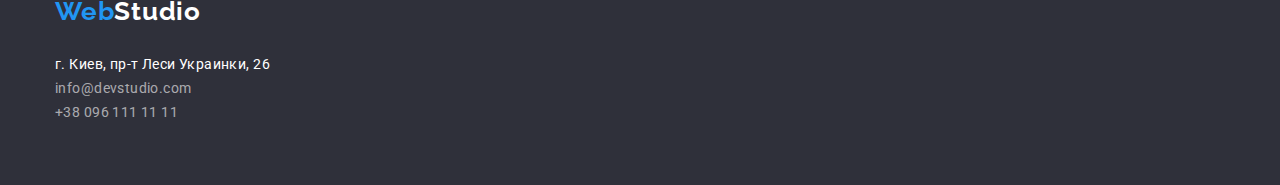
==== commit ab38a9a6: "зверстані обидві сторінки" ====
--- a/portfolio.html
+++ b/portfolio.html
@@ -8,105 +8,110 @@
     <link rel="stylesheet" href="https://cdnjs.cloudflare.com/ajax/libs/modern-normalize/1.0.0/modern-normalize.css">
     <link rel="stylesheet" href="./css/styles.css">
 </head>
-    <body>
-        <header class="bg-color-white">
-            <div class="container header-container">
-                <a href="./index.html" class="logo logo-color-header link-hf heder-logo">
-                    <span class="logo-color">Web</span>Studio
-                </a>
-                <nav class="navigation">
-                    <ul class="list menu">
-                            <li class="menu-item"> 
-                                <a href="./index.html" class="link menu-link">Студия</a>
+    
+<body>
+    <div class="header-border">
+    <header class="bg-color-white">
+        <div class="container">
+        <div class="container header-container">
+            <a href="./index.html" class="logo logo-color-header heder-logo">
+                <span class="logo-color">Web</span>Studio
+            </a>
+            <nav class="navigation">
+                <ul class="list menu">
+                        <li class="menu-item"> 
+                            <a href="./index.html" class="link menu-link">Студия</a>
+                    </li>
+                        <li class="menu-item"> 
+                            <a href="./portfolio.html" class="link menu-link current">Портфолио</a>
+                    </li>
+                        <li class="menu-item"> 
+                            <a href="" class="link menu-link">Контакты</a>
+                    </li>
+                </ul>  
+            </nav>
+        
+
+                <ul class="list menu">
+                    <li class="menu-item">
+                        <a href="mailto:info@devstudio.com" class="link menu-link contacts ">info@devstudio.com</a>
+                    </li>
+                    <li class="menu-item">
+                        <a href="tel:+380961111111" class="link menu-link contacts">+38 096 111 11 11</a>
+                    </li>
+                 </ul>
+        </div>
+    </div>
+    </header>
+    </div>
+   <main >
+       <div class="portfolio-container">
+        <section>
+                <div class="container">
+                    <h1 class="visually-hidden section-title">Нашы проекты</h1>
+                    <ul class="list menu-portfolio">
+                        <li class="menu-portfolio-item"> <button class="btn btn-portfolio" type="button">Все</button> </li>
+                        <li class="menu-portfolio-item"> <button class="btn btn-portfolio" type="button">Веб-сайты</button> </li>
+                        <li class="menu-portfolio-item"> <button class="btn btn-portfolio" type="button">Приложения</button> </li>
+                        <li class="menu-portfolio-item"> <button class="btn btn-portfolio" type="button">Дизайн</button> </li>
+                        <li class="menu-portfolio-item"> <button class="btn btn-portfolio" type="button">Маркетинг</button> </li>
+                    </ul>
+                </div>
+            </section>
+        
+            <section>
+                <div class="container">
+                    <h2 class="visually-hidden section-title">Ссылки на наши проекты</h2>
+                    <ul class="list work">
+                        <li class="work-item fleximg"><img src="./images/website.jpg" alt="создание веб сайта" width="370" height="294">
+                            <h3 class="title-progect">Технокряк</h3>
+                        <p class="paragraf-ptf">Веб-сайт</p>
                         </li>
-                            <li class="menu-item"> 
-                                <a href="./portfolio.html" class="link menu-link current">Портфолио</a>
+            
+                        <li class="work-item fleximg"><img src="./images/design.jpg" alt="дизайн постера" width="370" height="294">
+                            <h3 class="title-progect">Постер <span lang="en">New Orlean vs Golden Star</span></h3>
+                        <p class="paragraf-ptf">Дизайн</p>
                         </li>
-                            <li class="menu-item"> 
-                                <a href="" class="link menu-link">Контакты</a>
+            
+                        <li class="work-item fleximg"><img src="./images/applications.jpg" alt="приложение для ресторана" width="370" height="294">
+                            <h3 class="title-progect">Ресторан <span lang="en">Seafood</span></h3>
+                        <p class="paragraf-ptf">Приложение</p>
                         </li>
-                    </ul>  
-                
-                </nav>
             
-    
-                    <ul class="list menu">
-                        <li class="menu-item">
-                            <a href="mailto:info@devstudio.com" class="link menu-link contacts ">info@devstudio.com</a>
+                        <li class="work-item fleximg"><img src="./images/project-prime.jpg" alt="маркетинговые проекты" width="370" height="294">
+                            <h3 class="title-progect">Проект  <span lang="en">Prime</span></h3>
+                        <p class="paragraf-ptf">Маркетинг</p>
                         </li>
-                        <li class="menu-item">
-                            <a href="tel:+380961111111" class="link menu-link contacts">+38 096 111 11 11</a>
+            
+            
+                        <li class="work-item fleximg"><img src="./images/project-boxes.jpg" alt="приложение коробка" width="370" height="294">
+                            <h3 class="title-progect">Проект <span lang="en">Boxes</span></h3>
+                        <p class="paragraf-ptf">Приложение</p>
                         </li>
-                     </ul>
-            </div>
-        </header>
-    
-   <main>
-        <section>
-            <div class="container">
-                <h1 class="visually-hidden section-title">Нашы проекты</h1>
-                <ul class="list ">
-                    <li> <button class="btn btn-portfolio" type="button">Все</button> </li>
-                    <li> <button class="btn btn-portfolio" type="button">Веб-сайты</button> </li>
-                    <li> <button class="btn btn-portfolio" type="button">Приложения</button> </li>
-                    <li> <button class="btn btn-portfolio" type="button">Дизайн</button> </li>
-                    <li> <button class="btn btn-portfolio" type="button">Маркетинг</button> </li>
-                </ul>
-            </div>
-        </section>
-    
-         <section>
-            <div class="container">
-                <h2 class="visually-hidden section-title">Ссылки на наши проекты</h2>
-                <ul class="list flexbox">
-                    <li class="bg-color-white"><img src="./images/website.jpg" alt="создание веб сайта" width="370" height="294">
-                        <h3 class="title-progect">Технокряк</h3>
-                    <p class="paragraf-ptf">Веб-сайт</p>
-                    </li>
-        
-                    <li class="bg-color-white"><img src="./images/design.jpg" alt="дизайн постера" width="370" height="294">
-                        <h3 class="title-progect">Постер <span lang="en">New Orlean vs Golden Star</span></h3>
-                    <p class="paragraf-ptf">Дизайн</p>
-                    </li>
-        
-                    <li class="bg-color-white"><img src="./images/applications.jpg" alt="приложение для ресторана" width="370" height="294">
-                        <h3 class="title-progect">Ресторан <span lang="en">Seafood</span></h3>
-                    <p class="paragraf-ptf">Приложение</p>
-                    </li>
-        
-                    <li class="bg-color-white"><img src="./images/project-prime.jpg" alt="маркетинговые проекты" width="370" height="294">
-                        <h3 class="title-progect">Проект  <span lang="en">Prime</span></h3>
-                    <p class="paragraf-ptf">Маркетинг</p>
-                    </li>
-        
-        
-                    <li class="bg-color-white"><img src="./images/project-boxes.jpg" alt="приложение коробка" width="370" height="294">
-                        <h3 class="title-progect">Проект <span lang="en">Boxes</span></h3>
-                    <p class="paragraf-ptf">Приложение</p>
-                    </li>
-        
-                    <li class="bg-color-white"><img src="./images/Inspiration-has-no-Borders.jpg" alt="приложение для вдохновения" width="370" height="294">
-                        <h3 lang="en" class="title-progect">Inspiration has no Borders</h3>
-                    <p class="paragraf-ptf">Веб-сайт</p>
-                    </li>
-        
-                    <li class="bg-color-white"><img src="./images/magazine-Limited-Edition.jpg" alt="дизайн журнала" width="370" height="294">
-                        <h3 class="title-progect">Издание <span lang="en">Limited Edition</span></h3>
-                    <p class="paragraf-ptf">Дизайн</p>
-                    </li>
-        
-                    <li class="bg-color-white"><img src="./images/project-lab.jpg" alt="проект для магазинов" width="370" height="294">
-                        <h3 class="title-progect">Проект <span lang="en">LAB</span> </h3>
-                    <p class="paragraf-ptf">Маркетинг</p>
-                    </li>
-        
-                    <li class="bg-color-white"><img src="./images/Growing-Business.jpg" alt="приложение для бизнеса" width="370" height="294">
-                        <h3 lang="en" class="title-progect">Growing Business</h3>
-                    <p class="paragraf-ptf">Приложение</p>
-                    </li> 
-                </ul>
-                </div>
+            
+                        <li class="work-item fleximg"><img src="./images/Inspiration-has-no-Borders.jpg" alt="приложение для вдохновения" width="370" height="294">
+                            <h3 lang="en" class="title-progect">Inspiration has no Borders</h3>
+                        <p class="paragraf-ptf">Веб-сайт</p>
+                        </li>
+            
+                        <li class="work-item fleximg"><img src="./images/magazine-Limited-Edition.jpg" alt="дизайн журнала" width="370" height="294">
+                            <h3 class="title-progect">Издание <span lang="en">Limited Edition</span></h3>
+                        <p class="paragraf-ptf">Дизайн</p>
+                        </li>
+            
+                        <li class="work-item fleximg"><img src="./images/project-lab.jpg" alt="проект для магазинов" width="370" height="294">
+                            <h3 class="title-progect">Проект <span lang="en">LAB</span> </h3>
+                        <p class="paragraf-ptf">Маркетинг</p>
+                        </li>
+            
+                        <li class="work-item fleximg"><img src="./images/Growing-Business.jpg" alt="приложение для бизнеса" width="370" height="294">
+                            <h3 lang="en" class="title-progect">Growing Business</h3>
+                        <p class="paragraf-ptf">Приложение</p>
+                        </li> 
+                    </ul>
+                    </div>
          </section>
+        </div>
 
     </main>
     <footer class="bg-color-dark-footer">
--- a/css/styles.css
+++ b/css/styles.css
@@ -23,6 +23,7 @@
     --bg-color-blu: #F5F4FA;
 }
 
+
 html {
     box-sizing: border-box;
 }
@@ -67,7 +68,8 @@
 
 /* стилі для всіх ссилок */
 .link,
-.link-hf {
+.link-hf,
+.heder-logo {
     color: inherit;
     text-decoration: none;
 }
@@ -277,6 +279,11 @@
 
 }
 
+.header-container {
+    height: 80px;
+    margin-bottom: 9px;
+    border-bottom: 1px solid #ECECEC;
+}
 
 /* геометрія сторінки */
 .menu {
@@ -297,8 +304,10 @@
 }
 
 .heder-logo {
+    display: inline-block;
     margin-right: 93px;
     align-items: center;
+
 }
 
 .navigation {
@@ -308,7 +317,7 @@
 .hero-content {
     display: inline-block;
     width: 696px;
-    margin: 200px 452px;
+    margin: 200px 276px;
 
 }
 
@@ -353,7 +362,7 @@
 }
 
 
-/* приховуэ елементи */
+/* приховує елементи */
 .visually-hidden {
     position: absolute !important;
     clip: rect(1px 1px 1px 1px);
@@ -370,3 +379,21 @@
       margin-bottom: 10px;
   }
 
+  /* флекси портфоліо */
+.menu-portfolio {
+    display: flex;
+    align-items: center;
+    justify-content: center;
+    margin-bottom: 50px;
+}
+
+.menu-portfolio-item:not(:last-child) {
+    padding-right: 9px;
+}
+
+.portfolio-container {
+    padding-top: 94px;
+    padding-bottom: 94px;
+    background-color: var(--title-page-color);
+}
+
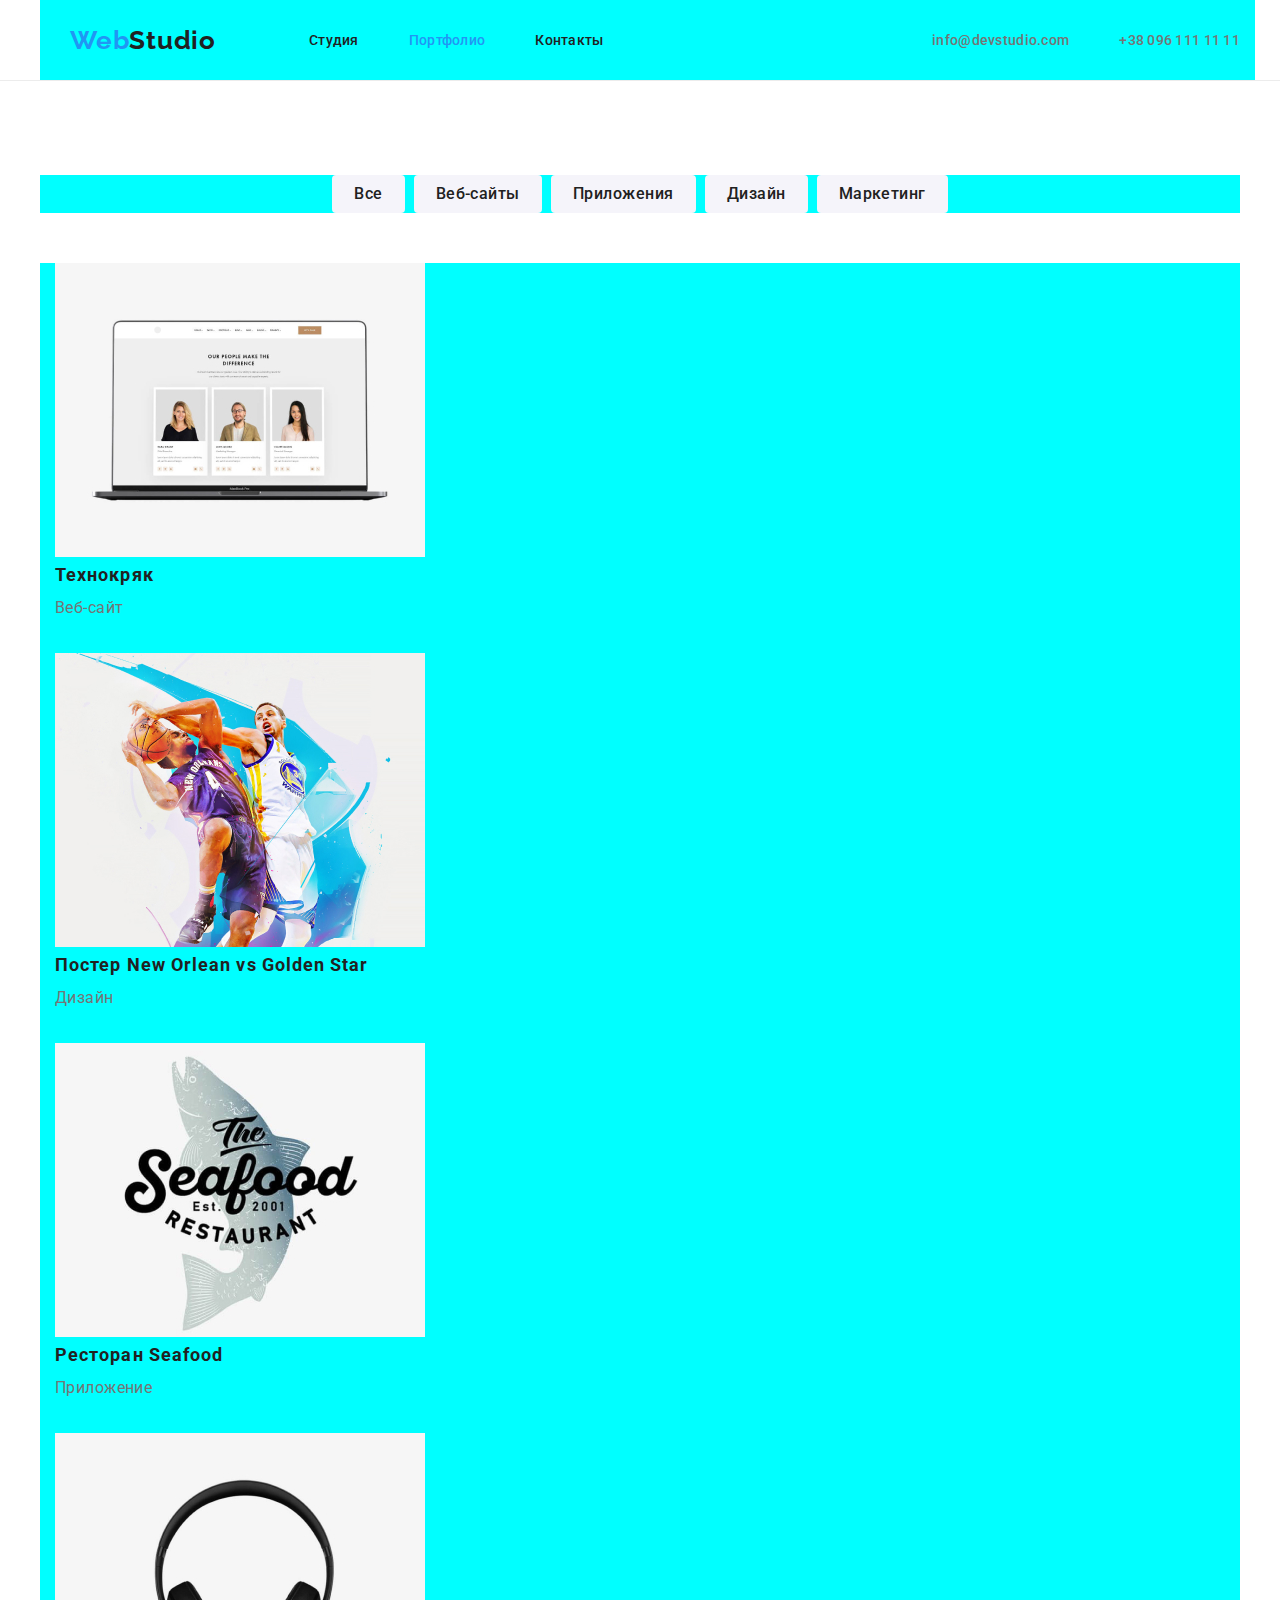
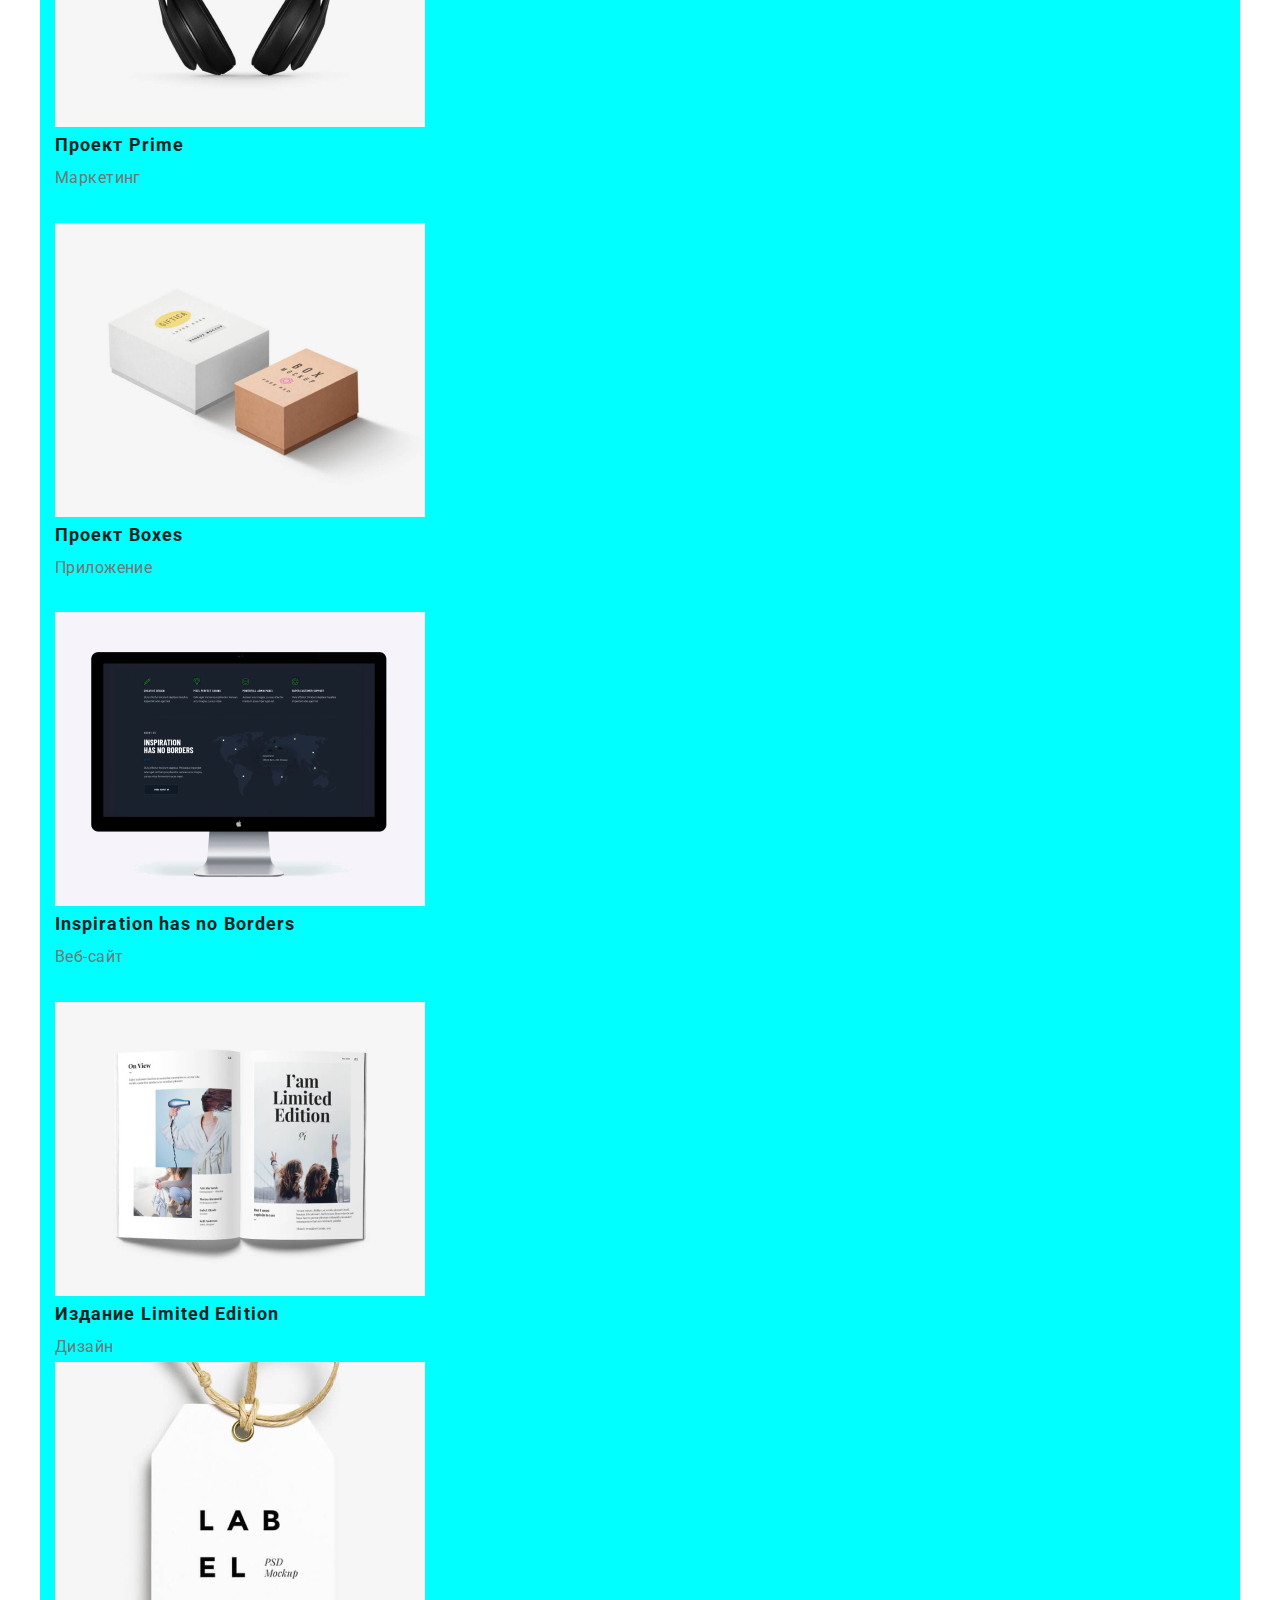
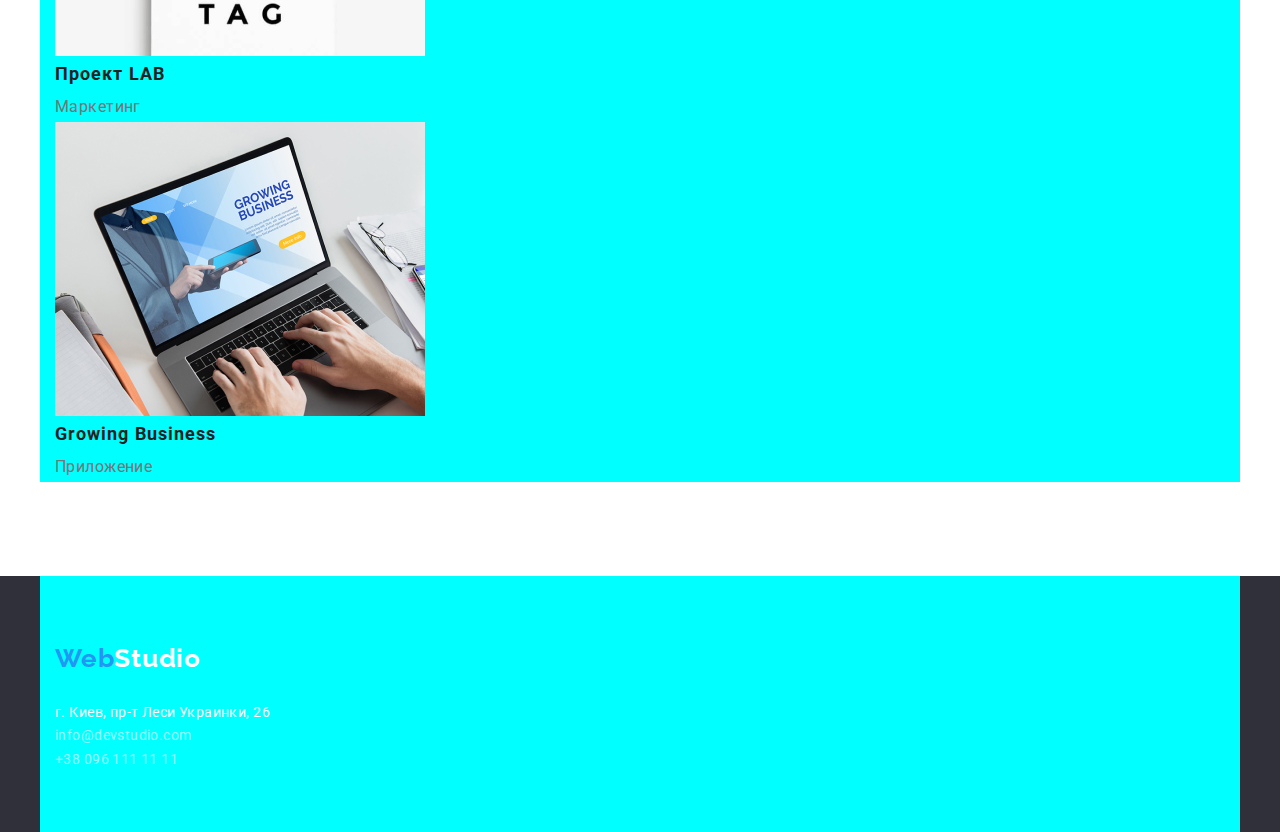
==== commit 303e9aed: "виправляє код навігації та секцій" ====
--- a/portfolio.html
+++ b/portfolio.html
@@ -10,7 +10,7 @@
 </head>
     
 <body>
-    <div class="header-border">
+    
     <header class="bg-color-white">
         <div class="container">
         <div class="container header-container">
@@ -43,7 +43,7 @@
         </div>
     </div>
     </header>
-    </div>
+    
    <main >
        <div class="portfolio-container">
         <section>
--- a/css/styles.css
+++ b/css/styles.css
@@ -1,4 +1,3 @@
-/* raleway-700 - latin_cyrillic */
 @font-face {
     font-family: 'Raleway';
     font-style: normal;
@@ -12,7 +11,14 @@
          url('../fonts/raleway/raleway-v18-latin_cyrillic-700.svg#Raleway') format('svg');
   }
 
-
+  html {
+    box-sizing: border-box;
+  }*,
+  *::before,
+  *::after {
+    box-sizing: inherit;
+  }
+  
 :root {
     --primari-text-color: #757575;
     --title-text-color: #212121;
@@ -24,10 +30,6 @@
 }
 
 
-html {
-    box-sizing: border-box;
-}
-
 body {
     font-family: "Roboto", sans-serif;
     font-weight: 400;
@@ -44,6 +46,7 @@
     padding-right: 15px;
     margin-right: auto;
     margin-left: auto;
+    background-color: aqua;
 }
 
 img {
@@ -95,17 +98,17 @@
  }
 
  .btn-studia {
-     display: flex;
-     margin: auto;
-     font-weight: 700;
-     line-height:1.87;
-     align-items: center;
-     letter-spacing: 0.06em;
-     color: var(--title-page-color);
-     background-color: var(--accent-color);
-     border: none;
-      padding: 10px 32px;
-      min-width: 200px;
+        display: flex;
+        margin: auto;
+        font-weight: 700;
+        line-height:1.87;
+        align-items: center;
+        letter-spacing: 0.06em;
+        color: var(--title-page-color);
+        background-color: var(--accent-color);
+        border: none;
+        padding: 10px 32px;
+        min-width: 200px;
 
  }
 
@@ -149,6 +152,10 @@
  /* стилі для меню */
 .menu-link,
 .contacts {
+    display: block;
+    padding-top: 32px;
+    padding-bottom: 32px;
+
     font-weight: 500;
     font-size: 14px;
     line-height: 1.142;
@@ -260,7 +267,9 @@
     background-color: var(--bg-dark-color); 
 }
 .bg-color-dark {
-    height: 600px;
+    min-height: 600px;
+    min-width: 100%;
+    
 }
 
 .footer-container {
@@ -270,7 +279,9 @@
 
 .bg-color-white {
     background: var(--title-page-color);
-    margin-top: 24px;
+    border-bottom: 1px solid #ECECEC;
+    min-height: 80px;
+
 }
 
 .bg-color-blu {
@@ -279,26 +290,26 @@
 
 }
 
-.header-container {
-    height: 80px;
-    margin-bottom: 9px;
-    border-bottom: 1px solid #ECECEC;
-}
+ /* .header-container {
+    /* min-height: 80px;
+    margin-bottom: 9px; */
+    /* border-bottom: 1px solid #ECECEC;} */
+
 
 /* геометрія сторінки */
 .menu {
-    display: inline-flex;
-
-    padding-top: 32px;
-    padding-bottom: 32px;
+    display: flex;
+
+    /* padding-top: 32px;
+    padding-bottom: 32px; */
 }
 
 .menu-item:not(:last-child) {
-    padding-right: 50px;
+    margin-right: 50px;
 }
 
 .header-container {
-    display: inline-flex;
+    display: flex;
     align-items: center;
     
 }
@@ -315,11 +326,13 @@
 }
 
 .hero-content {
-    display: inline-block;
     width: 696px;
-    margin: 200px 276px;
-
-}
+    
+    /* margin-top: 200px;  */
+   
+}
+
+.nav {margin-bottom: 9px;}
 
 .section {
     padding-bottom: 94px;
@@ -327,39 +340,60 @@
  /* флексбокси у решти контейнерыв */
 .flexbox {
     display: flex;
-    justify-content: space-between;
+    flex-wrap: wrap;
+    /* justify-content: space-between; */
     
 }
 .content-box {
-    width: calc((100% - 30px) / 4);
     flex-basis: 270px;
-}
+    margin-right: 30px;
+    margin-bottom: 30px;
+}
+
+.content-box:nth-child(4n){
+    margin-right: 0;
+}
+
+.content-box:nth-last-child(-n + 4) {
+    margin-bottom: 0;
+  }
+
 
 .benefits {
-    margin-top: 85px;
+    padding-top: 85px;
 }
 
 /* стилы для блокыв з картинками */
-.work {
+/* .work {
     display: flex;
     flex-wrap: wrap;
     margin-left: -30px;
     margin-top: -30px;
-}
-
-.work-item {
+} */
+
+/* .work-item {
     flex-basis: calc(100% / 3 - 30px);
-}
+} */
 
 .fleximg {
-    margin-left: 30px;
-    margin-top: 30px;
-    text-align: center;
-}
-
-.workers {
+    flex-basis: 370px;
+    margin-right: 30px;
+    margin-bottom: 30px;
+    
+}
+
+.fleximg:nth-child(3n){
+    margin-right: 0;
+}
+
+.fleximg:nth-last-child(-n + 3) {
+    margin-bottom: 0;
+  }
+
+/* .workers {
     flex-basis: calc(100% / 4 - 30px);
-}
+} */
+
 
 
 /* приховує елементи */
@@ -397,3 +431,5 @@
     background-color: var(--title-page-color);
 }
 
+
+
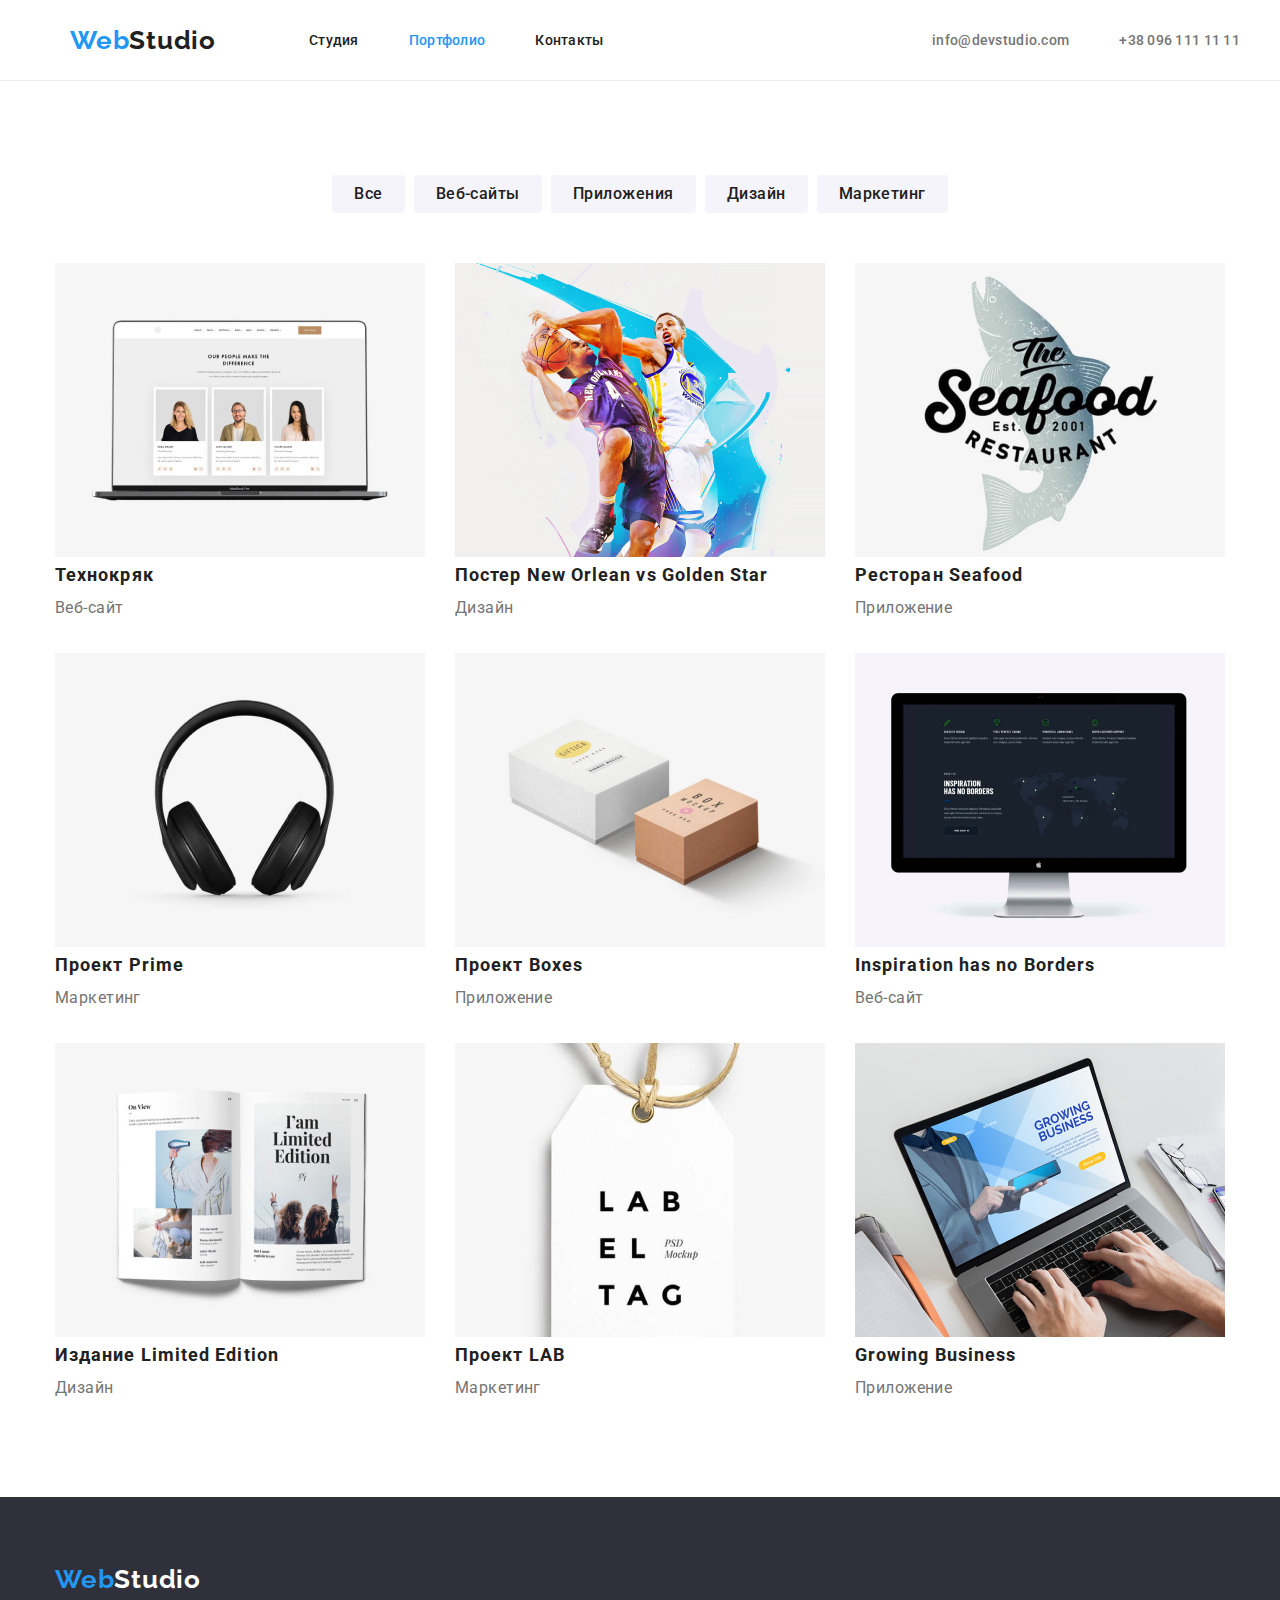
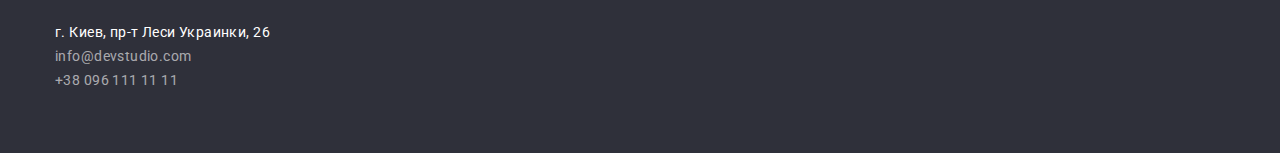
==== commit 1401ba66: "виправляэ секції другої сторінки" ====
--- a/portfolio.html
+++ b/portfolio.html
@@ -62,49 +62,49 @@
             <section>
                 <div class="container">
                     <h2 class="visually-hidden section-title">Ссылки на наши проекты</h2>
-                    <ul class="list work">
-                        <li class="work-item fleximg"><img src="./images/website.jpg" alt="создание веб сайта" width="370" height="294">
+                    <ul class="list flexbox">
+                        <li class="fleximg"><img src="./images/website.jpg" alt="создание веб сайта" width="370" height="294">
                             <h3 class="title-progect">Технокряк</h3>
                         <p class="paragraf-ptf">Веб-сайт</p>
                         </li>
             
-                        <li class="work-item fleximg"><img src="./images/design.jpg" alt="дизайн постера" width="370" height="294">
+                        <li class="fleximg"><img src="./images/design.jpg" alt="дизайн постера" width="370" height="294">
                             <h3 class="title-progect">Постер <span lang="en">New Orlean vs Golden Star</span></h3>
                         <p class="paragraf-ptf">Дизайн</p>
                         </li>
             
-                        <li class="work-item fleximg"><img src="./images/applications.jpg" alt="приложение для ресторана" width="370" height="294">
+                        <li class="fleximg"><img src="./images/applications.jpg" alt="приложение для ресторана" width="370" height="294">
                             <h3 class="title-progect">Ресторан <span lang="en">Seafood</span></h3>
                         <p class="paragraf-ptf">Приложение</p>
                         </li>
             
-                        <li class="work-item fleximg"><img src="./images/project-prime.jpg" alt="маркетинговые проекты" width="370" height="294">
+                        <li class="fleximg"><img src="./images/project-prime.jpg" alt="маркетинговые проекты" width="370" height="294">
                             <h3 class="title-progect">Проект  <span lang="en">Prime</span></h3>
                         <p class="paragraf-ptf">Маркетинг</p>
                         </li>
             
             
-                        <li class="work-item fleximg"><img src="./images/project-boxes.jpg" alt="приложение коробка" width="370" height="294">
+                        <li class="fleximg"><img src="./images/project-boxes.jpg" alt="приложение коробка" width="370" height="294">
                             <h3 class="title-progect">Проект <span lang="en">Boxes</span></h3>
                         <p class="paragraf-ptf">Приложение</p>
                         </li>
             
-                        <li class="work-item fleximg"><img src="./images/Inspiration-has-no-Borders.jpg" alt="приложение для вдохновения" width="370" height="294">
+                        <li class="fleximg"><img src="./images/Inspiration-has-no-Borders.jpg" alt="приложение для вдохновения" width="370" height="294">
                             <h3 lang="en" class="title-progect">Inspiration has no Borders</h3>
                         <p class="paragraf-ptf">Веб-сайт</p>
                         </li>
             
-                        <li class="work-item fleximg"><img src="./images/magazine-Limited-Edition.jpg" alt="дизайн журнала" width="370" height="294">
+                        <li class="fleximg"><img src="./images/magazine-Limited-Edition.jpg" alt="дизайн журнала" width="370" height="294">
                             <h3 class="title-progect">Издание <span lang="en">Limited Edition</span></h3>
                         <p class="paragraf-ptf">Дизайн</p>
                         </li>
             
-                        <li class="work-item fleximg"><img src="./images/project-lab.jpg" alt="проект для магазинов" width="370" height="294">
+                        <li class="fleximg"><img src="./images/project-lab.jpg" alt="проект для магазинов" width="370" height="294">
                             <h3 class="title-progect">Проект <span lang="en">LAB</span> </h3>
                         <p class="paragraf-ptf">Маркетинг</p>
                         </li>
             
-                        <li class="work-item fleximg"><img src="./images/Growing-Business.jpg" alt="приложение для бизнеса" width="370" height="294">
+                        <li class="fleximg"><img src="./images/Growing-Business.jpg" alt="приложение для бизнеса" width="370" height="294">
                             <h3 lang="en" class="title-progect">Growing Business</h3>
                         <p class="paragraf-ptf">Приложение</p>
                         </li> 
--- a/css/styles.css
+++ b/css/styles.css
@@ -46,7 +46,6 @@
     padding-right: 15px;
     margin-right: auto;
     margin-left: auto;
-    background-color: aqua;
 }
 
 img {
@@ -216,6 +215,7 @@
     text-transform: uppercase;   
 
     margin-bottom: 30px;
+    margin-top: auto;
  }
 
  .title-progect {
@@ -268,7 +268,7 @@
 }
 .bg-color-dark {
     min-height: 600px;
-    min-width: 100%;
+    
     
 }
 
@@ -290,18 +290,14 @@
 
 }
 
- /* .header-container {
-    /* min-height: 80px;
-    margin-bottom: 9px; */
-    /* border-bottom: 1px solid #ECECEC;} */
+
 
 
 /* геометрія сторінки */
 .menu {
     display: flex;
 
-    /* padding-top: 32px;
-    padding-bottom: 32px; */
+
 }
 
 .menu-item:not(:last-child) {
@@ -311,6 +307,7 @@
 .header-container {
     display: flex;
     align-items: center;
+    
     
 }
 
@@ -327,9 +324,8 @@
 
 .hero-content {
     width: 696px;
-    
-    /* margin-top: 200px;  */
-   
+
+
 }
 
 .nav {margin-bottom: 9px;}
@@ -341,7 +337,7 @@
 .flexbox {
     display: flex;
     flex-wrap: wrap;
-    /* justify-content: space-between; */
+   
     
 }
 .content-box {
@@ -364,16 +360,6 @@
 }
 
 /* стилы для блокыв з картинками */
-/* .work {
-    display: flex;
-    flex-wrap: wrap;
-    margin-left: -30px;
-    margin-top: -30px;
-} */
-
-/* .work-item {
-    flex-basis: calc(100% / 3 - 30px);
-} */
 
 .fleximg {
     flex-basis: 370px;
@@ -390,9 +376,7 @@
     margin-bottom: 0;
   }
 
-/* .workers {
-    flex-basis: calc(100% / 4 - 30px);
-} */
+
 
 
 
